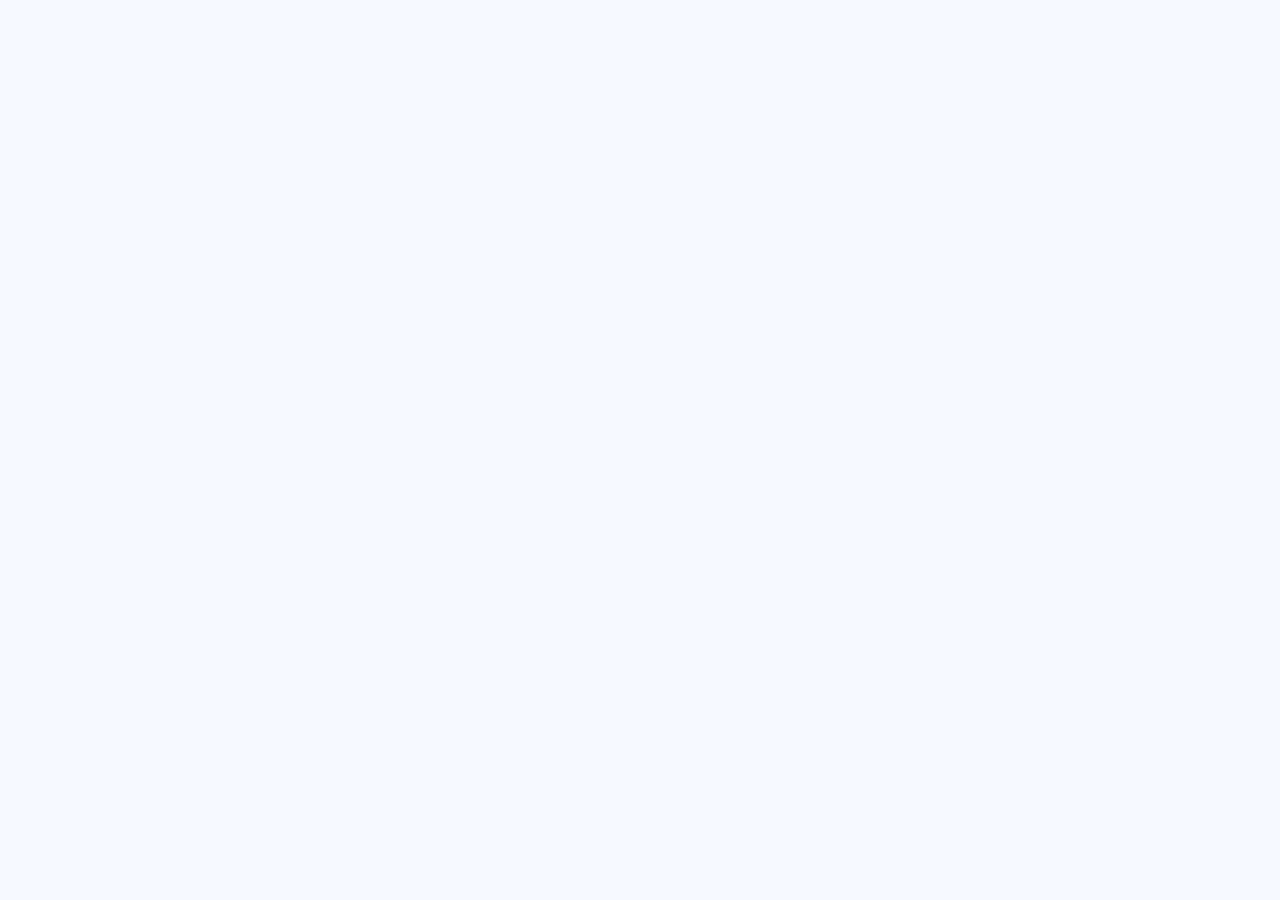
==== index.html @ af7f36ba "add fonts and basic styles ." ====
<!DOCTYPE html>
<html lang="en">
  <head>
    <meta charset="UTF-8" />
    <meta name="viewport" content="width=device-width, initial-scale=1.0" />
    <title>Github - user search app</title>
    <link rel="preconnect" href="https://fonts.googleapis.com" />
    <link rel="preconnect" href="https://fonts.gstatic.com" crossorigin />
    <link
      href="https://fonts.googleapis.com/css2?family=Space+Mono:wght@400;700&display=swap"
      rel="stylesheet"
    />
    <link rel="stylesheet" href="style.css" />
    <link
      rel="shortcut icon"
      href="Assets/favicon-32x32.png"
      type="image/x-icon"
    />
  </head>
  <body>
    <script src="App.js"></script>
  </body>
</html>
---- style.css ----
:root {
  /* Main colors*/
  --primary-color: #4b6a9b;
  --secondary-color: #2b3442;
  --accent-color: #0079ff;
  --body-bg: #f6f8ff;

  /* second main colors */
  --Greyish-blue: #697c9a;
  --Very-greyish-white: #fefefe;
}

html {
  font-size: 62.5%;
}

*,
*::before,
*::after {
  box-sizing: border-box;
  margin-top: 0;
  padding-top: 0;
}

body {
  font-family: "Space Mono", monospace;
  background-color: var(--body-bg);
  color: var(--primary-color);
  font-size: 1.5rem;
}

h1 {
  font-size: 2.6rem;
  color: var(--secondary-color);
}

h2 {
  font-size: 1.6rem;
  color: var(--secondary-color);
}

p {
  font-size: 1.3rem;
}
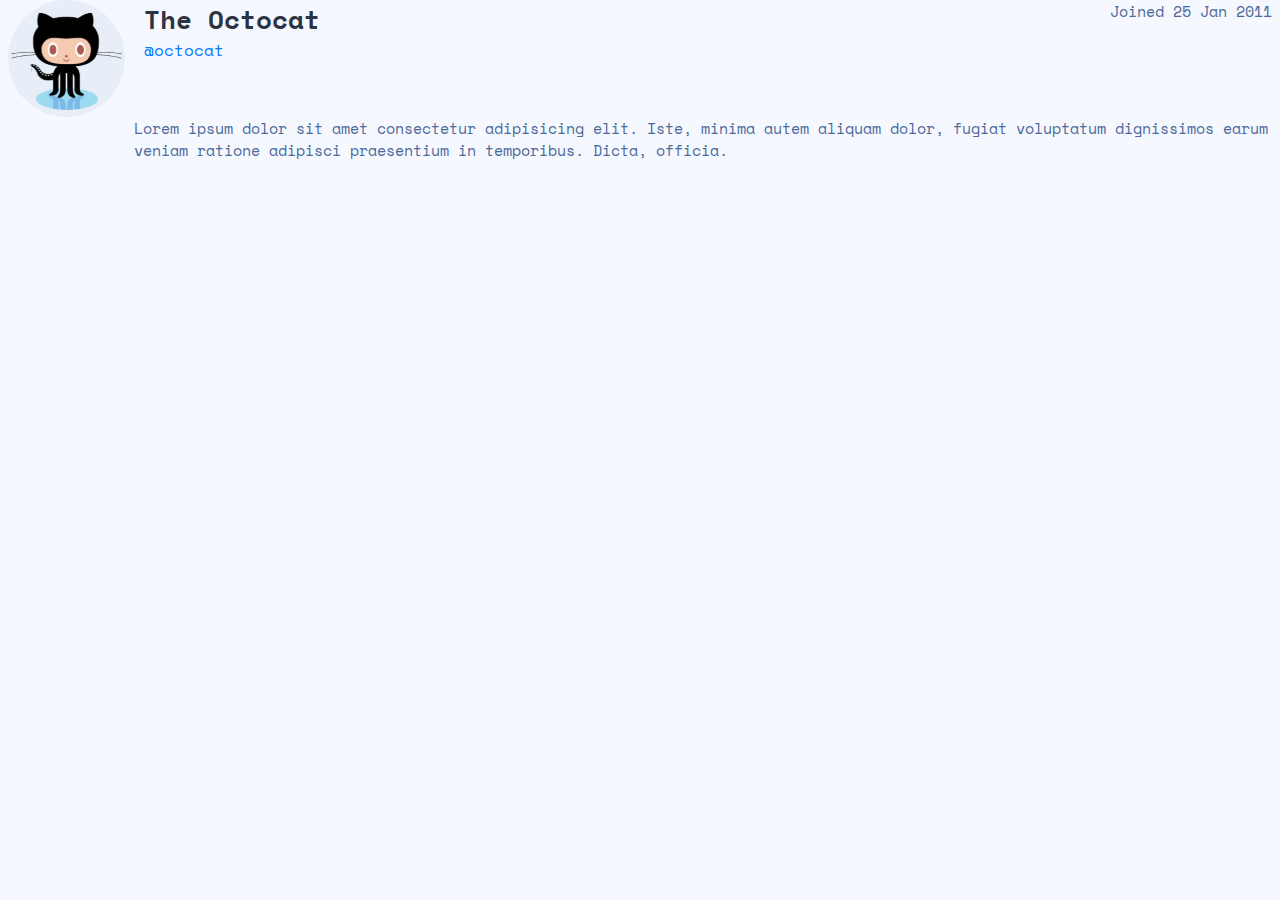
==== commit 9ce2a99c: "add profile icon, build header phase of the card" ====
--- a/index.html
+++ b/index.html
@@ -18,6 +18,21 @@
     />
   </head>
   <body>
+    <header class="header">
+      <img class="header__image" src="Assets/icon-profile.svg" alt="" />
+      <div class="header__content">
+        <div class="header__content-name">
+          <h2>The Octocat</h2>
+          <h3>@octocat</h3>
+        </div>
+        <p>Joined 25 Jan 2011</p>
+      </div>
+    </header>
+    <p class="header__bio">
+      Lorem ipsum dolor sit amet consectetur adipisicing elit. Iste, minima
+      autem aliquam dolor, fugiat voluptatum dignissimos earum veniam ratione
+      adipisci praesentium in temporibus. Dicta, officia.
+    </p>
     <script src="App.js"></script>
   </body>
 </html>
--- a/style.css
+++ b/style.css
@@ -8,6 +8,7 @@
   /* second main colors */
   --Greyish-blue: #697c9a;
   --Very-greyish-white: #fefefe;
+  --white: #fff;
 }
 
 html {
@@ -42,3 +43,183 @@
 p {
   font-size: 1.3rem;
 }
+
+@media screen and (min-width: 768px) {
+  h2 {
+    font-size: 2.6rem;
+  }
+
+  p {
+    font-size: 1.5rem;
+  }
+}
+
+/* Icons  */
+.icon-social {
+  display: flex;
+}
+
+.icon-social__name {
+  margin-left: 1.5rem;
+  text-decoration: none;
+  color: var(--primary-color);
+}
+
+.icon-social__name:hover {
+  text-decoration: underline;
+}
+
+/* Followers */
+
+.subscribers {
+  border-radius: 10px;
+  display: flex;
+  align-items: center;
+  justify-content: space-around;
+  text-align: center;
+  padding: 1.5rem;
+}
+
+.subscribers p {
+  margin-bottom: 0.8rem;
+}
+
+.subscribers__number {
+  font-size: 1.6rem;
+  font-weight: bold;
+  color: var(--secondary-color);
+}
+
+@media screen and (min-width: 768px) {
+  .subscribers__number {
+    font-size: 2.2rem;
+  }
+}
+
+/* Buttons */
+.btn {
+  border: none;
+  border-radius: 10px;
+  color: var(--white);
+  cursor: pointer;
+  font-size: 1.4rem;
+  font-weight: bold;
+  font-family: inherit;
+  margin-left: 1.3rem;
+  padding: 1.1rem 0;
+  outline: none;
+  width: 84px;
+  transition: all 0.3s;
+}
+
+.btn--primary {
+  background-color: var(--accent-color);
+}
+
+.btn--primary:hover,
+.btn--primary:focus {
+  background-color: #60abff;
+}
+
+@media screen and (min-2idth: 768px) {
+  .btn {
+    width: 106px;
+  }
+}
+
+/* Form */
+.form {
+  background-color: var(--white);
+  box-shadow: 0 4px 4px 2px rgba(0, 0, 0, 0.1);
+  border-radius: 15px;
+  cursor: pointer;
+  display: flex;
+  padding: 0.5rem;
+  margin-top: 4rem;
+}
+
+.form__input {
+  flex-grow: 1;
+  border: none;
+  outline: none;
+  color: var(--secondary-color);
+  font-size: 1.3rem;
+  font-family: inherit;
+  color: var(--primary-color);
+}
+
+.form__error-text {
+  /* margin-right: 1rem; */
+  color: #f74646;
+  align-self: center;
+  margin-bottom: 0;
+}
+
+.form__search {
+  align-self: center;
+  margin: 0 0.8rem 0 1rem;
+}
+
+::placeholder {
+  color: var(--primary-color);
+  font-size: 1.3rem;
+}
+
+@media screen and (min-with: 768px) {
+  .form__input {
+    font-size: 1.8rem;
+  }
+
+  ::placeholder {
+    font-size: 1.8rem;
+  }
+}
+
+/* Profile header */
+.header {
+  display: flex;
+}
+
+.header__content-name h2 {
+  margin-bottom: 0;
+}
+
+.header__content-name h3 {
+  font-size: 1.3rem;
+  font-weight: 400;
+  color: var(--accent-color);
+  margin-bottom: 0.6rem;
+}
+
+.header__content {
+  width: 100%;
+}
+
+.header__image {
+  width: 70px;
+  height: 70px;
+  margin-right: 1.9rem;
+}
+
+@media screen and (min-width: 768px) {
+  .header__image {
+    width: 117px;
+    height: 117px;
+  }
+
+  .header__content-name h3 {
+    font-size: 1.6rem;
+  }
+}
+
+@media screen and (min-width: 900px) {
+  .header__content {
+    display: flex;
+    justify-content: space-between;
+  }
+
+  .header__bio,
+  .subscribers {
+    margin-left: 126px;
+  }
+}
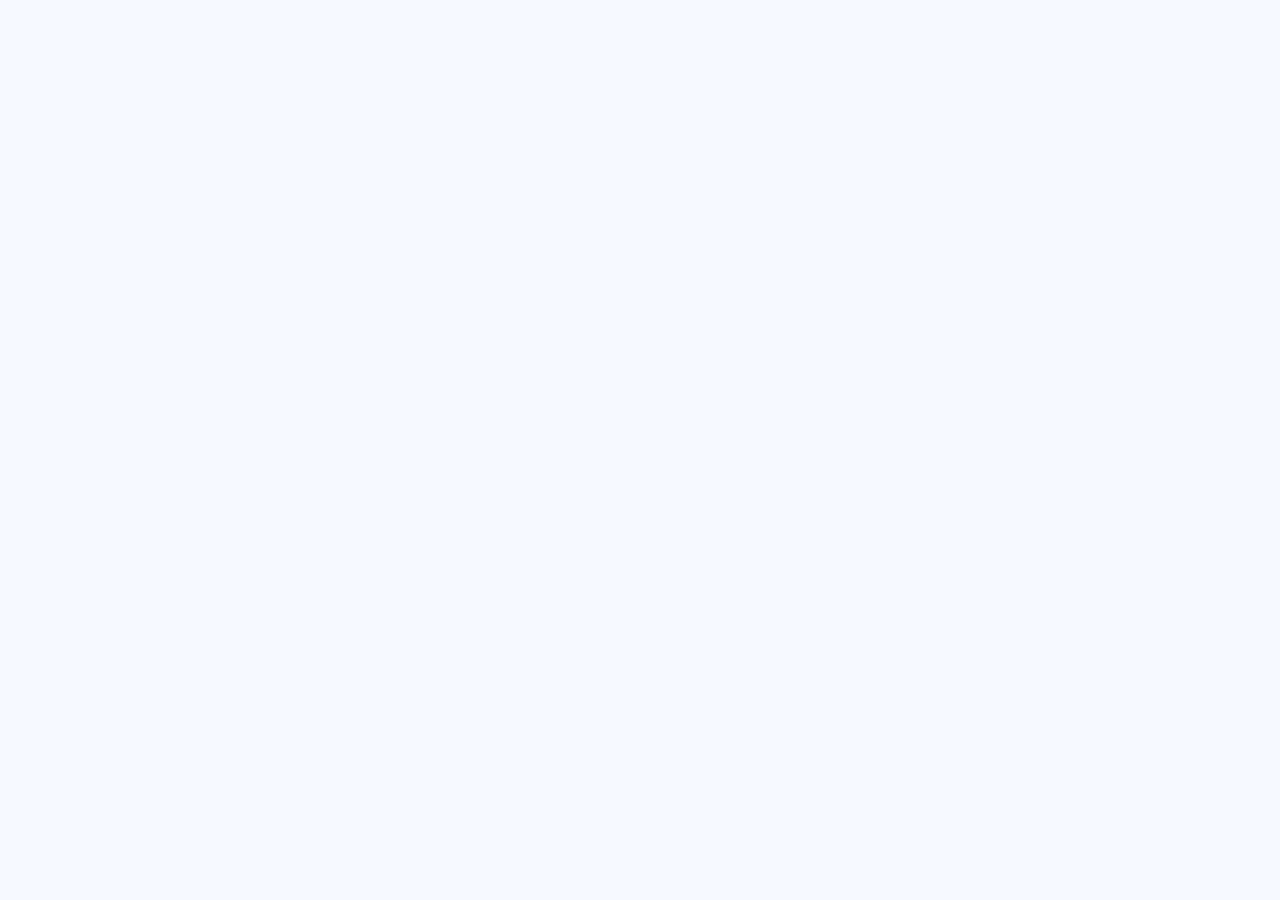
==== commit 62ce21b8: "buil Navbar" ====
--- a/index.html
+++ b/index.html
@@ -18,21 +18,6 @@
     />
   </head>
   <body>
-    <header class="header">
-      <img class="header__image" src="Assets/icon-profile.svg" alt="" />
-      <div class="header__content">
-        <div class="header__content-name">
-          <h2>The Octocat</h2>
-          <h3>@octocat</h3>
-        </div>
-        <p>Joined 25 Jan 2011</p>
-      </div>
-    </header>
-    <p class="header__bio">
-      Lorem ipsum dolor sit amet consectetur adipisicing elit. Iste, minima
-      autem aliquam dolor, fugiat voluptatum dignissimos earum veniam ratione
-      adipisci praesentium in temporibus. Dicta, officia.
-    </p>
     <script src="App.js"></script>
   </body>
 </html>
--- a/style.css
+++ b/style.css
@@ -54,9 +54,38 @@
   }
 }
 
+/* Nav */
+nav {
+  display: flex;
+  justify-content: space-between;
+  align-items: center;
+}
+
+.switch-mode {
+  display: flex;
+  cursor: pointer;
+}
+
+.switch-mode__name {
+  margin-right: 1rem;
+  text-transform: uppercase;
+  font-weight: bold;
+  font-size: 1.3rem;
+  letter-spacing: 2.5px;
+}
+
+.switch-mode:hover {
+  color: var(--secondary-color);
+}
+
+.switch-mode__icon:hover {
+  fill: var(--secondary-color);
+}
 /* Icons  */
+
 .icon-social {
   display: flex;
+  margin-bottom: 1.6rem;
 }
 
 .icon-social__name {
@@ -67,6 +96,17 @@
 
 .icon-social__name:hover {
   text-decoration: underline;
+}
+
+.location {
+  margin-left: 2rem;
+}
+
+@media screen and (min-width: 768px) {
+  .links {
+    display: flex;
+    justify-content: space-between;
+  }
 }
 
 /* Followers */
@@ -121,6 +161,26 @@
   background-color: #60abff;
 }
 
+.btn-switcher {
+  border: none;
+  background-color: transparent;
+  text-transform: uppercase;
+  font-size: 1.3rem;
+  font-weight: bold;
+  cursor: pointer;
+  color: var(--primary-color);
+}
+
+.btn-switcher:hover {
+  color: var(--secondary-color);
+}
+
+.switch-mode__icon {
+  margin-left: 5px;
+  vertical-align: bottom;
+}
+
+
 @media screen and (min-2idth: 768px) {
   .btn {
     width: 106px;
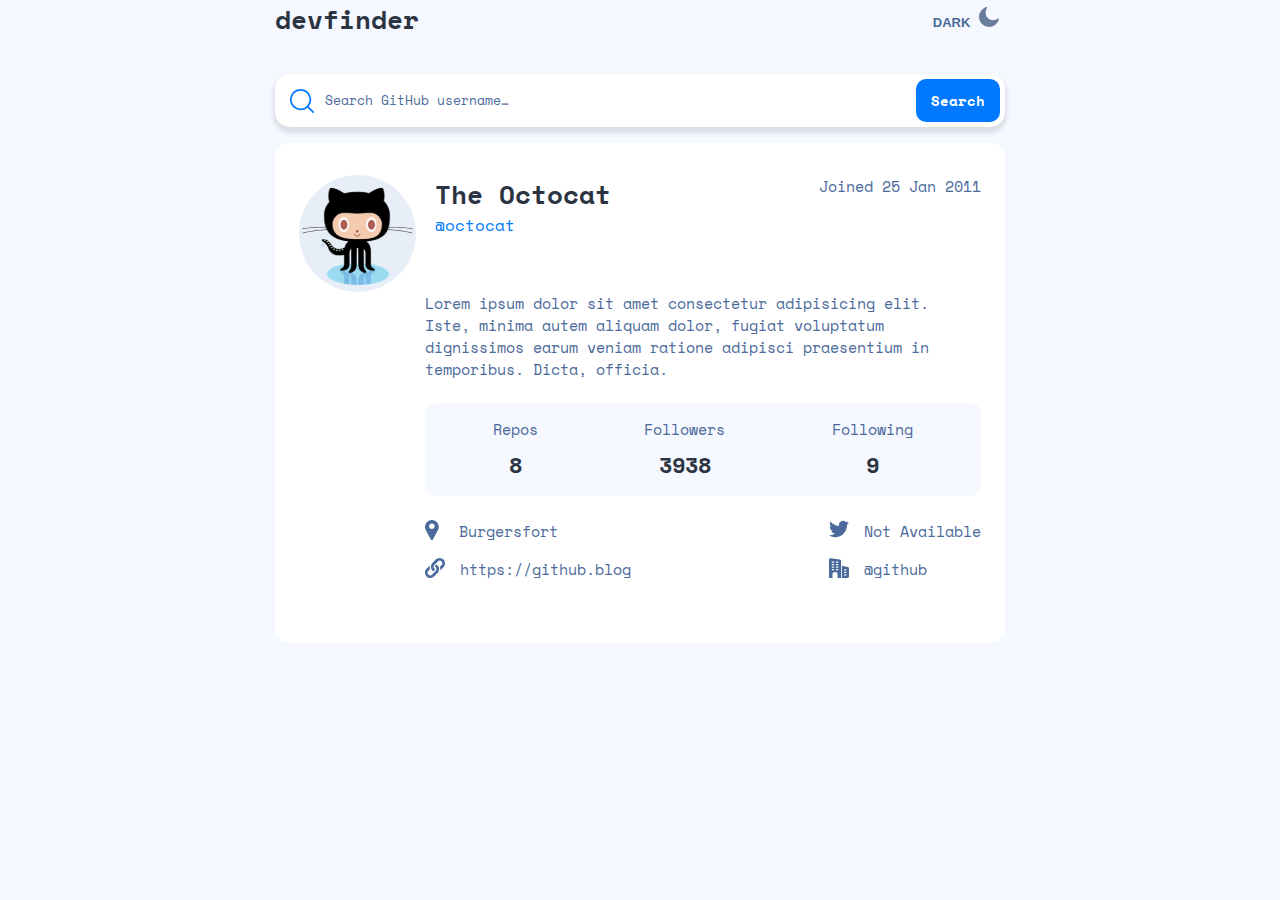
==== commit b7e7938f: "add all components together to finish the design" ====
--- a/index.html
+++ b/index.html
@@ -18,6 +18,122 @@
     />
   </head>
   <body>
+    <main>
+      <nav>
+        <h1>devfinder</h1>
+        <button class="btn-switcher">
+          dark
+          <span class="switch-mode__icon">
+            <svg width="20" height="20" xmlns="http://www.w3.org/2000/svg">
+              <path
+                d="M19.513 11.397a.701.701 0 00-.588.128 7.496 7.496 0 01-2.276 1.336 7.101 7.101 0 01-2.583.462 7.505 7.505 0 01-5.32-2.209 7.568 7.568 0 01-2.199-5.342c0-.873.154-1.72.41-2.49a6.904 6.904 0 011.227-2.21.657.657 0 00-.102-.924.701.701 0 00-.589-.128C5.32.61 3.427 1.92 2.072 3.666A10.158 10.158 0 000 9.83c0 2.8 1.125 5.342 2.967 7.19a10.025 10.025 0 007.16 2.98c2.353 0 4.527-.822 6.266-2.183a10.13 10.13 0 003.58-5.624.623.623 0 00-.46-.796z"
+                fill="#697C9A"
+                fill-rule="nonzero"
+              />
+            </svg>
+          </span>
+        </button>
+      </nav>
+      <form class="form">
+        <svg
+          class="form__search"
+          height="24"
+          width="25"
+          xmlns="http://www.w3.org/2000/svg"
+        >
+          <path
+            d="M10.609 0c5.85 0 10.608 4.746 10.608 10.58 0 2.609-.952 5-2.527 6.847l5.112 5.087a.87.87 0 01-1.227 1.233l-5.118-5.093a10.58 10.58 0 01-6.848 2.505C4.759 21.16 0 16.413 0 10.58 0 4.747 4.76 0 10.609 0zm0 1.74c-4.891 0-8.87 3.965-8.87 8.84 0 4.874 3.979 8.84 8.87 8.84a8.855 8.855 0 006.213-2.537l.04-.047a.881.881 0 01.058-.053 8.786 8.786 0 002.558-6.203c0-4.875-3.979-8.84-8.87-8.84z"
+            fill="#0079ff"
+          />
+        </svg>
+        <input
+          type="text"
+          class="form__input"
+          placeholder="Search GitHub username…"
+        />
+        <p class="form__error-text"></p>
+        <button type="submit" class="btn btn--primary">Search</button>
+      </form>
+      <article class="profile">
+        <header class="header">
+          <img class="header__image" src="Assets/icon-profile.svg" alt="" />
+          <div class="header__content">
+            <div class="header__content-name">
+              <h2>The Octocat</h2>
+              <h3>@octocat</h3>
+            </div>
+            <p>Joined 25 Jan 2011</p>
+          </div>
+        </header>
+        <p class="header__bio">
+          Lorem ipsum dolor sit amet consectetur adipisicing elit. Iste, minima
+          autem aliquam dolor, fugiat voluptatum dignissimos earum veniam
+          ratione adipisci praesentium in temporibus. Dicta, officia.
+        </p>
+        <div class="subscribers">
+          <div class="subscribers__container">
+            <p>Repos</p>
+            <span class="subscribers__number">8</span>
+          </div>
+          <div class="subscribers__container">
+            <p>Followers</p>
+            <span class="subscribers__number">3938</span>
+          </div>
+          <div class="subscribers__container">
+            <p>Following</p>
+            <span class="subscribers__number">9</span>
+          </div>
+        </div>
+        <div class="links">
+          <div class="links-first">
+            <div class="icon-social">
+              <svg height="20" width="14" xmlns="http://www.w3.org/2000/svg">
+                <path
+                  d="M12.797 3.425C11.584 1.33 9.427.05 7.03.002a7.483 7.483 0 00-.308 0C4.325.05 2.17 1.33.955 3.425a6.963 6.963 0 00-.09 6.88l4.959 9.077.007.012c.218.38.609.606 1.045.606.437 0 .828-.226 1.046-.606l.007-.012 4.96-9.077a6.963 6.963 0 00-.092-6.88zm-5.92 5.638c-1.552 0-2.813-1.262-2.813-2.813s1.261-2.812 2.812-2.812S9.69 4.699 9.69 6.25 8.427 9.063 6.876 9.063z"
+                  fill="#4b6a9b"
+                />
+              </svg>
+              <a href="" class="icon-social__name location">Burgersfort</a>
+            </div>
+            <div class="icon-social">
+              <svg height="20" width="20" xmlns="http://www.w3.org/2000/svg">
+                <g fill="#4b6a9b">
+                  <path
+                    d="M7.404 5.012c-2.355 2.437-1.841 6.482.857 8.273.089.06.207.048.283-.027.568-.555 1.049-1.093 1.47-1.776a.213.213 0 00-.084-.3A2.743 2.743 0 018.878 10.1a2.64 2.64 0 01-.223-1.803c.168-.815 1.043-1.573 1.711-2.274l-.004-.002 2.504-2.555a2.568 2.568 0 013.648-.019 2.6 2.6 0 01.037 3.666l-1.517 1.56a.266.266 0 00-.06.273c.35 1.012.435 2.44.201 3.519-.006.03.031.05.053.028l3.228-3.295c2.062-2.105 2.044-5.531-.04-7.615a5.416 5.416 0 00-7.691.04L7.417 4.998l-.013.014z"
+                  />
+                  <path
+                    d="M13.439 13.75a.401.401 0 00.006-.003c.659-1.204.788-2.586.48-3.933l-.002.002-.001-.001a5.434 5.434 0 00-2.19-3.124.3.3 0 00-.333.015c-.553.448-1.095 1.021-1.452 1.754a.243.243 0 00.096.317c.415.24.79.593 1.04 1.061h.001c.196.33.388.958.263 1.632-.116.894-1.019 1.714-1.736 2.453-.546.559-1.935 1.974-2.49 2.542a2.6 2.6 0 01-3.666.037 2.6 2.6 0 01-.038-3.666l1.521-1.564A.266.266 0 005 11.004c-.338-1.036-.43-2.432-.217-3.51.006-.03-.031-.049-.053-.027l-3.179 3.245c-2.083 2.126-2.066 5.588.04 7.693 2.125 2.083 5.57 2.048 7.653-.078.723-.81 3.821-3.678 4.195-4.577z"
+                  />
+                </g>
+              </svg>
+              <a href="" class="icon-social__name">https://github.blog</a>
+            </div>
+          </div>
+          <div class="links-second">
+            <div class="icon-social">
+              <svg height="18" width="20" xmlns="http://www.w3.org/2000/svg">
+                <path
+                  d="M20 2.799a8.549 8.549 0 01-2.363.647 4.077 4.077 0 001.804-2.266 8.194 8.194 0 01-2.6.993A4.099 4.099 0 009.75 4.977c0 .324.027.637.095.934-3.409-.166-6.425-1.8-8.452-4.288a4.128 4.128 0 00-.56 2.072c0 1.42.73 2.679 1.82 3.408A4.05 4.05 0 01.8 6.598v.045a4.119 4.119 0 003.285 4.028 4.092 4.092 0 01-1.075.135c-.263 0-.528-.015-.776-.07.531 1.624 2.038 2.818 3.831 2.857A8.239 8.239 0 01.981 15.34 7.68 7.68 0 010 15.285a11.543 11.543 0 006.29 1.84c7.545 0 11.67-6.25 11.67-11.667 0-.182-.006-.357-.015-.53A8.18 8.18 0 0020 2.798z"
+                  fill="#4b6a9b"
+                />
+              </svg>
+              <a href="" class="icon-social__name">Not Available</a>
+            </div>
+            <div class="icon-social">
+              <svg height="20" width="20" xmlns="http://www.w3.org/2000/svg">
+                <g fill="#4b6a9b">
+                  <path
+                    d="M10.858 1.558L1.7.167A1.477 1.477 0 00.517.492 1.49 1.49 0 000 1.608v17.559c0 .458.375.833.833.833h2.709v-4.375c0-.808.65-1.458 1.458-1.458h2.083c.809 0 1.459.65 1.459 1.458V20h3.541V3a1.46 1.46 0 00-1.225-1.442zM4.583 12.292h-1.25a.625.625 0 010-1.25h1.25a.625.625 0 010 1.25zm0-2.5h-1.25a.625.625 0 010-1.25h1.25a.625.625 0 010 1.25zm0-2.5h-1.25a.625.625 0 010-1.25h1.25a.625.625 0 010 1.25zm0-2.5h-1.25a.625.625 0 010-1.25h1.25a.625.625 0 010 1.25zm4.167 7.5H7.5a.625.625 0 010-1.25h1.25a.625.625 0 010 1.25zm0-2.5H7.5a.625.625 0 010-1.25h1.25a.625.625 0 010 1.25zm0-2.5H7.5a.625.625 0 010-1.25h1.25a.625.625 0 010 1.25zm0-2.5H7.5a.625.625 0 010-1.25h1.25a.625.625 0 010 1.25zM18.85 9.035l-5.933-1.242V20h5.625A1.46 1.46 0 0020 18.542V10.46c0-.688-.47-1.274-1.15-1.425zM16.875 17.5h-1.25a.625.625 0 010-1.25h1.25a.625.625 0 010 1.25zm0-2.5h-1.25a.625.625 0 010-1.25h1.25a.625.625 0 010 1.25zm0-2.5h-1.25a.625.625 0 010-1.25h1.25a.625.625 0 010 1.25z"
+                  />
+                </g>
+              </svg>
+              <a href="" class="icon-social__name">@github</a>
+            </div>
+          </div>
+        </div>
+      </article>
+    </main>
+
     <script src="App.js"></script>
   </body>
 </html>
--- a/style.css
+++ b/style.css
@@ -26,8 +26,17 @@
 body {
   font-family: "Space Mono", monospace;
   background-color: var(--body-bg);
+  display: flex;
+  align-items: center;
+  justify-content: center;
   color: var(--primary-color);
   font-size: 1.5rem;
+  padding-bottom: 10rem;
+}
+
+main {
+  max-width: 730px;
+  height: 611px;
 }
 
 h1 {
@@ -59,6 +68,10 @@
   display: flex;
   justify-content: space-between;
   align-items: center;
+}
+
+nav h1 {
+  margin-bottom: 0;
 }
 
 .switch-mode {
@@ -109,15 +122,23 @@
   }
 }
 
+@media screen and (min-width: 900px) {
+  .links {
+    margin-left: 126px;
+  }
+}
+
 /* Followers */
 
 .subscribers {
   border-radius: 10px;
+  background-color: var(--body-bg);
   display: flex;
   align-items: center;
   justify-content: space-around;
   text-align: center;
   padding: 1.5rem;
+  margin: 2.3rem 0 2.4rem;
 }
 
 .subscribers p {
@@ -180,7 +201,6 @@
   vertical-align: bottom;
 }
 
-
 @media screen and (min-2idth: 768px) {
   .btn {
     width: 106px;
@@ -195,7 +215,7 @@
   cursor: pointer;
   display: flex;
   padding: 0.5rem;
-  margin-top: 4rem;
+  margin-top: 3.6rem;
 }
 
 .form__input {
@@ -236,8 +256,16 @@
 }
 
 /* Profile header */
+.profile {
+  background-color: var(--white);
+  border-radius: 15px;
+  margin-top: 1.6rem;
+  padding: 3.2rem 2.4rem 4.7rem;
+}
+
 .header {
   display: flex;
+  margin-bottom: 3.3rem;
 }
 
 .header__content-name h2 {
@@ -262,6 +290,10 @@
 }
 
 @media screen and (min-width: 768px) {
+  .profile {
+    margin-top: 2.4;
+  }
+
   .header__image {
     width: 117px;
     height: 117px;
@@ -273,6 +305,9 @@
 }
 
 @media screen and (min-width: 900px) {
+  .header {
+    margin-bottom: 0;
+  }
   .header__content {
     display: flex;
     justify-content: space-between;
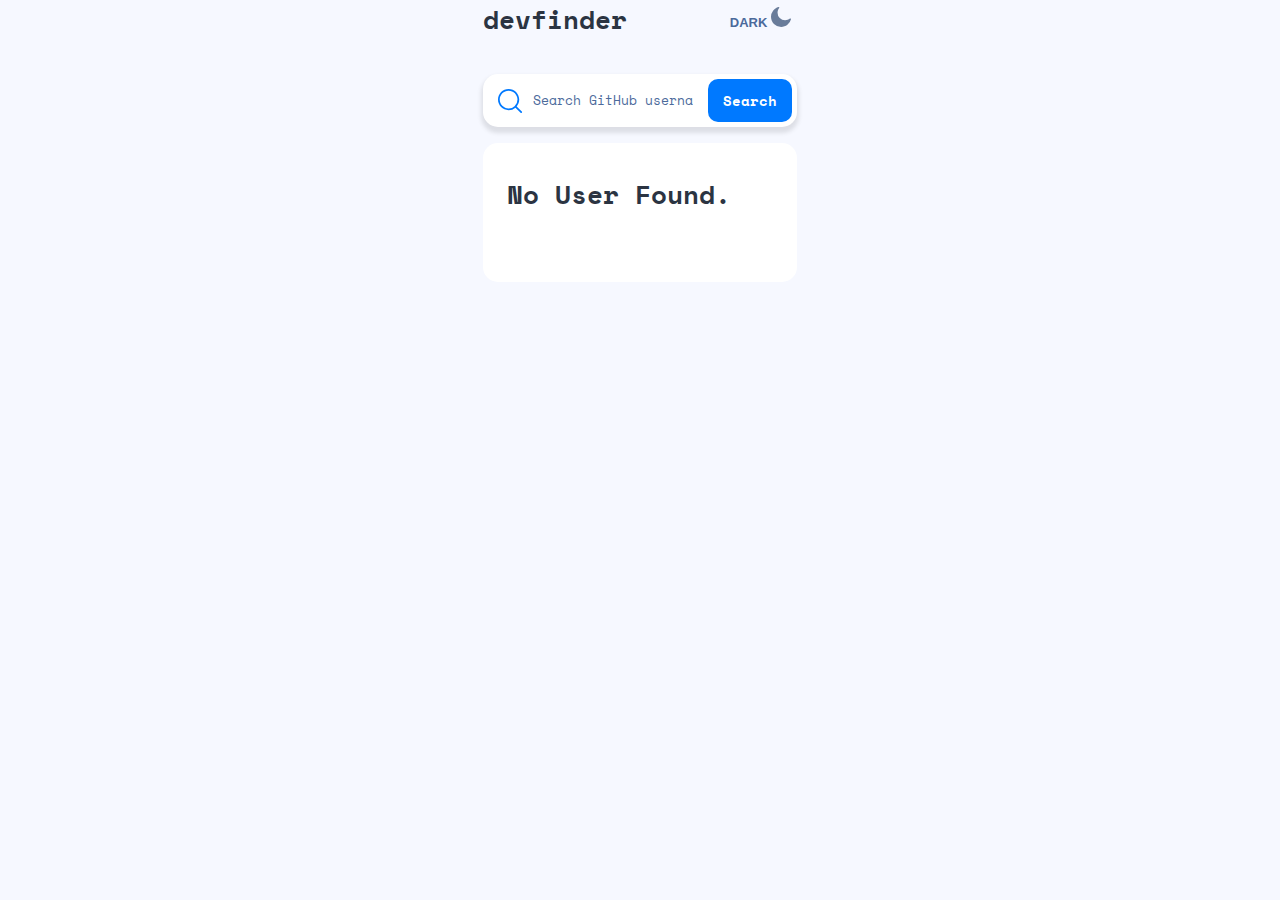
==== commit 76825ea6: "fetch github api , display it and add form func" ====
--- a/index.html
+++ b/index.html
@@ -23,29 +23,12 @@
         <h1>devfinder</h1>
         <button class="btn-switcher">
           dark
-          <span class="switch-mode__icon">
-            <svg width="20" height="20" xmlns="http://www.w3.org/2000/svg">
-              <path
-                d="M19.513 11.397a.701.701 0 00-.588.128 7.496 7.496 0 01-2.276 1.336 7.101 7.101 0 01-2.583.462 7.505 7.505 0 01-5.32-2.209 7.568 7.568 0 01-2.199-5.342c0-.873.154-1.72.41-2.49a6.904 6.904 0 011.227-2.21.657.657 0 00-.102-.924.701.701 0 00-.589-.128C5.32.61 3.427 1.92 2.072 3.666A10.158 10.158 0 000 9.83c0 2.8 1.125 5.342 2.967 7.19a10.025 10.025 0 007.16 2.98c2.353 0 4.527-.822 6.266-2.183a10.13 10.13 0 003.58-5.624.623.623 0 00-.46-.796z"
-                fill="#697C9A"
-                fill-rule="nonzero"
-              />
-            </svg>
+          <span><img src="Assets/icon-moon.svg" alt=""></span>
           </span>
         </button>
       </nav>
       <form class="form">
-        <svg
-          class="form__search"
-          height="24"
-          width="25"
-          xmlns="http://www.w3.org/2000/svg"
-        >
-          <path
-            d="M10.609 0c5.85 0 10.608 4.746 10.608 10.58 0 2.609-.952 5-2.527 6.847l5.112 5.087a.87.87 0 01-1.227 1.233l-5.118-5.093a10.58 10.58 0 01-6.848 2.505C4.759 21.16 0 16.413 0 10.58 0 4.747 4.76 0 10.609 0zm0 1.74c-4.891 0-8.87 3.965-8.87 8.84 0 4.874 3.979 8.84 8.87 8.84a8.855 8.855 0 006.213-2.537l.04-.047a.881.881 0 01.058-.053 8.786 8.786 0 002.558-6.203c0-4.875-3.979-8.84-8.87-8.84z"
-            fill="#0079ff"
-          />
-        </svg>
+          <img class="form__search" src="Assets/icon-search.svg" alt="">
         <input
           type="text"
           class="form__input"
@@ -55,7 +38,7 @@
         <button type="submit" class="btn btn--primary">Search</button>
       </form>
       <article class="profile">
-        <header class="header">
+        <!-- <header class="header">
           <img class="header__image" src="Assets/icon-profile.svg" alt="" />
           <div class="header__content">
             <div class="header__content-name">
@@ -87,53 +70,28 @@
         <div class="links">
           <div class="links-first">
             <div class="icon-social">
-              <svg height="20" width="14" xmlns="http://www.w3.org/2000/svg">
-                <path
-                  d="M12.797 3.425C11.584 1.33 9.427.05 7.03.002a7.483 7.483 0 00-.308 0C4.325.05 2.17 1.33.955 3.425a6.963 6.963 0 00-.09 6.88l4.959 9.077.007.012c.218.38.609.606 1.045.606.437 0 .828-.226 1.046-.606l.007-.012 4.96-9.077a6.963 6.963 0 00-.092-6.88zm-5.92 5.638c-1.552 0-2.813-1.262-2.813-2.813s1.261-2.812 2.812-2.812S9.69 4.699 9.69 6.25 8.427 9.063 6.876 9.063z"
-                  fill="#4b6a9b"
-                />
-              </svg>
+              <img src="Assets/icon-location.svg" alt="" />
               <a href="" class="icon-social__name location">Burgersfort</a>
             </div>
             <div class="icon-social">
-              <svg height="20" width="20" xmlns="http://www.w3.org/2000/svg">
-                <g fill="#4b6a9b">
-                  <path
-                    d="M7.404 5.012c-2.355 2.437-1.841 6.482.857 8.273.089.06.207.048.283-.027.568-.555 1.049-1.093 1.47-1.776a.213.213 0 00-.084-.3A2.743 2.743 0 018.878 10.1a2.64 2.64 0 01-.223-1.803c.168-.815 1.043-1.573 1.711-2.274l-.004-.002 2.504-2.555a2.568 2.568 0 013.648-.019 2.6 2.6 0 01.037 3.666l-1.517 1.56a.266.266 0 00-.06.273c.35 1.012.435 2.44.201 3.519-.006.03.031.05.053.028l3.228-3.295c2.062-2.105 2.044-5.531-.04-7.615a5.416 5.416 0 00-7.691.04L7.417 4.998l-.013.014z"
-                  />
-                  <path
-                    d="M13.439 13.75a.401.401 0 00.006-.003c.659-1.204.788-2.586.48-3.933l-.002.002-.001-.001a5.434 5.434 0 00-2.19-3.124.3.3 0 00-.333.015c-.553.448-1.095 1.021-1.452 1.754a.243.243 0 00.096.317c.415.24.79.593 1.04 1.061h.001c.196.33.388.958.263 1.632-.116.894-1.019 1.714-1.736 2.453-.546.559-1.935 1.974-2.49 2.542a2.6 2.6 0 01-3.666.037 2.6 2.6 0 01-.038-3.666l1.521-1.564A.266.266 0 005 11.004c-.338-1.036-.43-2.432-.217-3.51.006-.03-.031-.049-.053-.027l-3.179 3.245c-2.083 2.126-2.066 5.588.04 7.693 2.125 2.083 5.57 2.048 7.653-.078.723-.81 3.821-3.678 4.195-4.577z"
-                  />
-                </g>
-              </svg>
+              <img src="Assets/icon-website.svg" alt="" />
               <a href="" class="icon-social__name">https://github.blog</a>
             </div>
           </div>
           <div class="links-second">
             <div class="icon-social">
-              <svg height="18" width="20" xmlns="http://www.w3.org/2000/svg">
-                <path
-                  d="M20 2.799a8.549 8.549 0 01-2.363.647 4.077 4.077 0 001.804-2.266 8.194 8.194 0 01-2.6.993A4.099 4.099 0 009.75 4.977c0 .324.027.637.095.934-3.409-.166-6.425-1.8-8.452-4.288a4.128 4.128 0 00-.56 2.072c0 1.42.73 2.679 1.82 3.408A4.05 4.05 0 01.8 6.598v.045a4.119 4.119 0 003.285 4.028 4.092 4.092 0 01-1.075.135c-.263 0-.528-.015-.776-.07.531 1.624 2.038 2.818 3.831 2.857A8.239 8.239 0 01.981 15.34 7.68 7.68 0 010 15.285a11.543 11.543 0 006.29 1.84c7.545 0 11.67-6.25 11.67-11.667 0-.182-.006-.357-.015-.53A8.18 8.18 0 0020 2.798z"
-                  fill="#4b6a9b"
-                />
-              </svg>
+              <img src="Assets/icon-twitter.svg" alt="" />
               <a href="" class="icon-social__name">Not Available</a>
             </div>
             <div class="icon-social">
-              <svg height="20" width="20" xmlns="http://www.w3.org/2000/svg">
-                <g fill="#4b6a9b">
-                  <path
-                    d="M10.858 1.558L1.7.167A1.477 1.477 0 00.517.492 1.49 1.49 0 000 1.608v17.559c0 .458.375.833.833.833h2.709v-4.375c0-.808.65-1.458 1.458-1.458h2.083c.809 0 1.459.65 1.459 1.458V20h3.541V3a1.46 1.46 0 00-1.225-1.442zM4.583 12.292h-1.25a.625.625 0 010-1.25h1.25a.625.625 0 010 1.25zm0-2.5h-1.25a.625.625 0 010-1.25h1.25a.625.625 0 010 1.25zm0-2.5h-1.25a.625.625 0 010-1.25h1.25a.625.625 0 010 1.25zm0-2.5h-1.25a.625.625 0 010-1.25h1.25a.625.625 0 010 1.25zm4.167 7.5H7.5a.625.625 0 010-1.25h1.25a.625.625 0 010 1.25zm0-2.5H7.5a.625.625 0 010-1.25h1.25a.625.625 0 010 1.25zm0-2.5H7.5a.625.625 0 010-1.25h1.25a.625.625 0 010 1.25zm0-2.5H7.5a.625.625 0 010-1.25h1.25a.625.625 0 010 1.25zM18.85 9.035l-5.933-1.242V20h5.625A1.46 1.46 0 0020 18.542V10.46c0-.688-.47-1.274-1.15-1.425zM16.875 17.5h-1.25a.625.625 0 010-1.25h1.25a.625.625 0 010 1.25zm0-2.5h-1.25a.625.625 0 010-1.25h1.25a.625.625 0 010 1.25zm0-2.5h-1.25a.625.625 0 010-1.25h1.25a.625.625 0 010 1.25z"
-                  />
-                </g>
-              </svg>
+              <img src="Assets/icon-company.svg" alt="" />
               <a href="" class="icon-social__name">@github</a>
             </div>
           </div>
-        </div>
+        </div> -->
       </article>
     </main>
 
-    <script src="App.js"></script>
+    <script type="module" src="App.js"></script>
   </body>
 </html>
--- a/style.css
+++ b/style.css
@@ -119,6 +119,10 @@
   .links {
     display: flex;
     justify-content: space-between;
+  }
+
+  .links-first {
+    margin-right: 1rem;
   }
 }
 
@@ -286,6 +290,7 @@
 .header__image {
   width: 70px;
   height: 70px;
+  border-radius: 100%;
   margin-right: 1.9rem;
 }
 
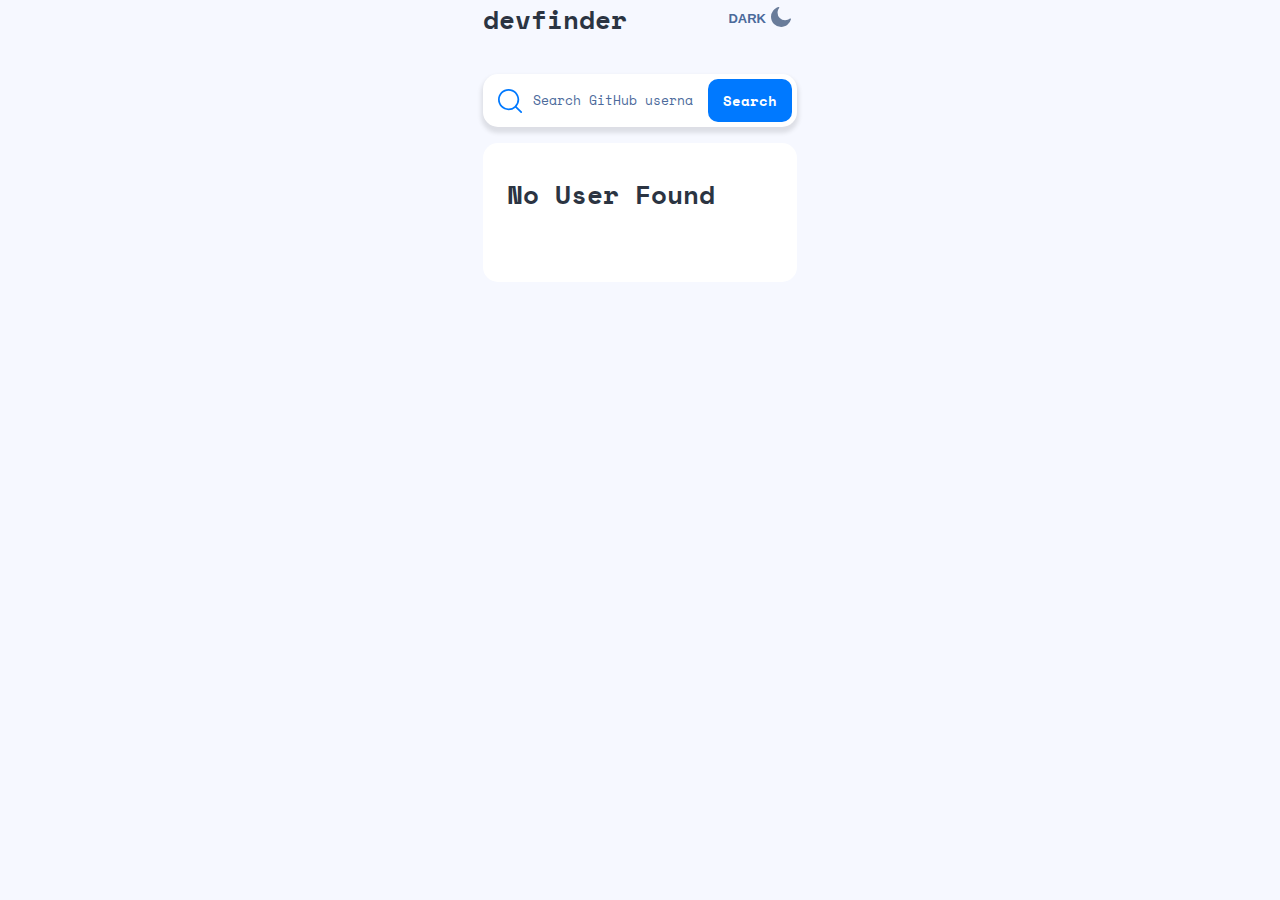
==== commit 12b2316c: "refactoring the code" ====
--- a/index.html
+++ b/index.html
@@ -23,7 +23,7 @@
         <h1>devfinder</h1>
         <button class="btn-switcher">
           dark
-          <span><img src="Assets/icon-moon.svg" alt=""></span>
+          <span><img class="switch-mode__icon" src="Assets/icon-moon.svg" alt=""></span>
           </span>
         </button>
       </nav>
--- a/style.css
+++ b/style.css
@@ -74,26 +74,19 @@
   margin-bottom: 0;
 }
 
-.switch-mode {
-  display: flex;
-  cursor: pointer;
-}
-
-.switch-mode__name {
-  margin-right: 1rem;
-  text-transform: uppercase;
-  font-weight: bold;
-  font-size: 1.3rem;
-  letter-spacing: 2.5px;
-}
-
-.switch-mode:hover {
-  color: var(--secondary-color);
-}
-
-.switch-mode__icon:hover {
-  fill: var(--secondary-color);
-}
+.btn-switcher {
+  display: flex;
+  align-items: center;
+}
+
+.btn-switcher:hover {
+  color: var(--secondary-color);
+}
+
+.switch-mode__icon {
+  margin-left: 5px;
+}
+
 /* Icons  */
 
 .icon-social {
@@ -196,15 +189,6 @@
   color: var(--primary-color);
 }
 
-.btn-switcher:hover {
-  color: var(--secondary-color);
-}
-
-.switch-mode__icon {
-  margin-left: 5px;
-  vertical-align: bottom;
-}
-
 @media screen and (min-2idth: 768px) {
   .btn {
     width: 106px;
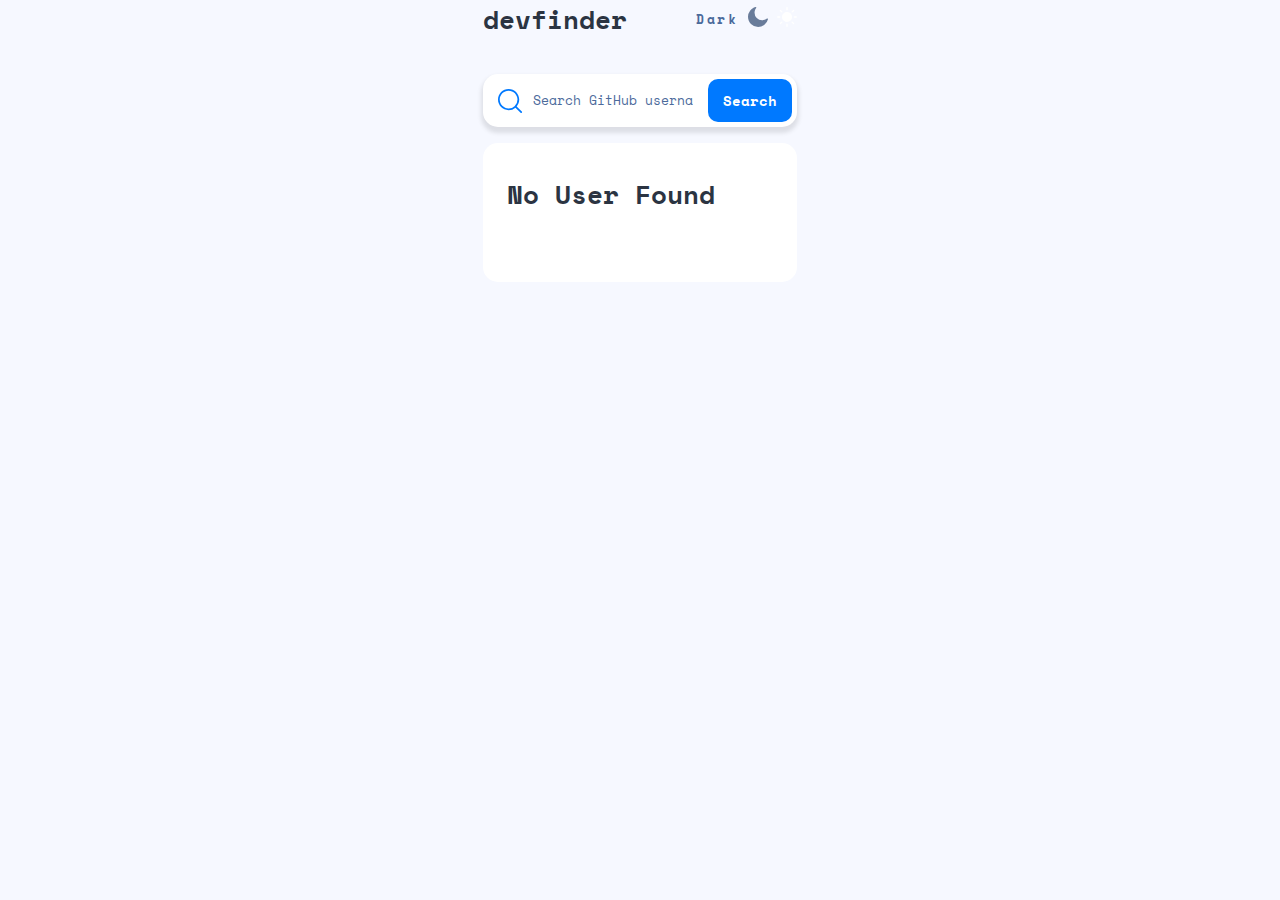
==== commit 1df90e9c: "build toggle them func, and refactor the code" ====
--- a/index.html
+++ b/index.html
@@ -21,14 +21,38 @@
     <main>
       <nav>
         <h1>devfinder</h1>
-        <button class="btn-switcher">
-          dark
-          <span><img class="switch-mode__icon" src="Assets/icon-moon.svg" alt=""></span>
-          </span>
-        </button>
+        <div class="switch-mode">
+          <p class="switch-text">Dark</p>
+          <div class="switch-icon">
+            <svg
+              class="moon"
+              width="20"
+              height="20"
+              xmlns="http://www.w3.org/2000/svg"
+            >
+              <path
+                d="M19.513 11.397a.701.701 0 00-.588.128 7.496 7.496 0 01-2.276 1.336 7.101 7.101 0 01-2.583.462 7.505 7.505 0 01-5.32-2.209 7.568 7.568 0 01-2.199-5.342c0-.873.154-1.72.41-2.49a6.904 6.904 0 011.227-2.21.657.657 0 00-.102-.924.701.701 0 00-.589-.128C5.32.61 3.427 1.92 2.072 3.666A10.158 10.158 0 000 9.83c0 2.8 1.125 5.342 2.967 7.19a10.025 10.025 0 007.16 2.98c2.353 0 4.527-.822 6.266-2.183a10.13 10.13 0 003.58-5.624.623.623 0 00-.46-.796z"
+                fill="#697C9A"
+                fill-rule="nonzero"
+              />
+            </svg>
+            <svg
+              class="sun"
+              width="20"
+              height="20"
+              xmlns="http://www.w3.org/2000/svg"
+            >
+              <g fill="#FFF" fill-rule="nonzero">
+                <path
+                  d="M13.545 6.455c-.9-.9-2.17-1.481-3.545-1.481a4.934 4.934 0 00-3.545 1.481c-.9.9-1.481 2.17-1.481 3.545 0 1.376.582 2.646 1.481 3.545.9.9 2.17 1.481 3.545 1.481a4.934 4.934 0 003.545-1.481c.9-.9 1.481-2.17 1.481-3.545a4.934 4.934 0 00-1.481-3.545zM10 3.413a.7.7 0 00.688-.688V.688A.7.7 0 0010 0a.7.7 0 00-.688.688v2.037a.7.7 0 00.688.688zM15.635 5.344l1.455-1.455a.67.67 0 000-.952.67.67 0 00-.952 0l-1.455 1.455a.67.67 0 000 .952c.238.264.66.264.952 0zM19.312 9.312h-2.037a.7.7 0 00-.688.688.7.7 0 00.688.688h2.037A.7.7 0 0020 10a.7.7 0 00-.688-.688zM15.608 14.656a.67.67 0 00-.952 0 .67.67 0 000 .952l1.455 1.455a.67.67 0 00.952 0 .67.67 0 000-.952l-1.455-1.455zM10 16.587a.7.7 0 00-.688.688v2.037A.7.7 0 0010 20a.7.7 0 00.688-.688v-2.037a.7.7 0 00-.688-.688zM4.365 14.656L2.91 16.111a.67.67 0 000 .952.67.67 0 00.952 0l1.455-1.455a.67.67 0 000-.952c-.238-.264-.66-.264-.952 0zM3.413 10a.7.7 0 00-.688-.688H.688A.7.7 0 000 10a.7.7 0 00.688.688h2.037A.7.7 0 003.413 10zM4.365 5.344a.67.67 0 00.952 0 .67.67 0 000-.952L3.862 2.937a.67.67 0 00-.952 0 .67.67 0 000 .952l1.455 1.455z"
+                />
+              </g>
+            </svg>
+          </div>
+        </div>
       </nav>
       <form class="form">
-          <img class="form__search" src="Assets/icon-search.svg" alt="">
+        <img class="form__search" src="Assets/icon-search.svg" alt="" />
         <input
           type="text"
           class="form__input"
@@ -37,59 +61,7 @@
         <p class="form__error-text"></p>
         <button type="submit" class="btn btn--primary">Search</button>
       </form>
-      <article class="profile">
-        <!-- <header class="header">
-          <img class="header__image" src="Assets/icon-profile.svg" alt="" />
-          <div class="header__content">
-            <div class="header__content-name">
-              <h2>The Octocat</h2>
-              <h3>@octocat</h3>
-            </div>
-            <p>Joined 25 Jan 2011</p>
-          </div>
-        </header>
-        <p class="header__bio">
-          Lorem ipsum dolor sit amet consectetur adipisicing elit. Iste, minima
-          autem aliquam dolor, fugiat voluptatum dignissimos earum veniam
-          ratione adipisci praesentium in temporibus. Dicta, officia.
-        </p>
-        <div class="subscribers">
-          <div class="subscribers__container">
-            <p>Repos</p>
-            <span class="subscribers__number">8</span>
-          </div>
-          <div class="subscribers__container">
-            <p>Followers</p>
-            <span class="subscribers__number">3938</span>
-          </div>
-          <div class="subscribers__container">
-            <p>Following</p>
-            <span class="subscribers__number">9</span>
-          </div>
-        </div>
-        <div class="links">
-          <div class="links-first">
-            <div class="icon-social">
-              <img src="Assets/icon-location.svg" alt="" />
-              <a href="" class="icon-social__name location">Burgersfort</a>
-            </div>
-            <div class="icon-social">
-              <img src="Assets/icon-website.svg" alt="" />
-              <a href="" class="icon-social__name">https://github.blog</a>
-            </div>
-          </div>
-          <div class="links-second">
-            <div class="icon-social">
-              <img src="Assets/icon-twitter.svg" alt="" />
-              <a href="" class="icon-social__name">Not Available</a>
-            </div>
-            <div class="icon-social">
-              <img src="Assets/icon-company.svg" alt="" />
-              <a href="" class="icon-social__name">@github</a>
-            </div>
-          </div>
-        </div> -->
-      </article>
+      <article class="profile"></article>
     </main>
 
     <script type="module" src="App.js"></script>
--- a/style.css
+++ b/style.css
@@ -11,6 +11,15 @@
   --white: #fff;
 }
 
+/* dark theme */
+.dark-theme {
+  --accent-color: #0079ff;
+  --primary-color: #fff;
+  --secondary-color: #fff;
+  --body-bg: #141d2f;
+  --white: #1e2a47;
+}
+
 html {
   font-size: 62.5%;
 }
@@ -32,6 +41,11 @@
   color: var(--primary-color);
   font-size: 1.5rem;
   padding-bottom: 10rem;
+  transition: all 0.3s;
+}
+
+body.dark-theme .header__bio {
+  opacity: 0.75;
 }
 
 main {
@@ -74,24 +88,28 @@
   margin-bottom: 0;
 }
 
-.btn-switcher {
+.switch-mode {
   display: flex;
   align-items: center;
-}
-
-.btn-switcher:hover {
-  color: var(--secondary-color);
-}
-
-.switch-mode__icon {
-  margin-left: 5px;
-}
-
+  cursor: pointer;
+}
+
+.switch-text {
+  margin: 0;
+  font-weight: bold;
+  font-size: 1.3rem;
+  letter-spacing: 2.5px;
+  margin-right: 1rem;
+}
 /* Icons  */
 
 .icon-social {
   display: flex;
   margin-bottom: 1.6rem;
+}
+
+.social-icons {
+  fill: var(--primary-color);
 }
 
 .icon-social__name {
@@ -158,7 +176,7 @@
 .btn {
   border: none;
   border-radius: 10px;
-  color: var(--white);
+  color: #fff;
   cursor: pointer;
   font-size: 1.4rem;
   font-weight: bold;
@@ -213,6 +231,7 @@
   color: var(--secondary-color);
   font-size: 1.3rem;
   font-family: inherit;
+  background-color: var(--white);
   color: var(--primary-color);
 }
 
@@ -257,6 +276,7 @@
 }
 
 .header__content-name h2 {
+  margin-right: 2rem;
   margin-bottom: 0;
 }
 
@@ -265,6 +285,10 @@
   font-weight: 400;
   color: var(--accent-color);
   margin-bottom: 0.6rem;
+}
+
+.header__content p {
+  margin-bottom: 0;
 }
 
 .header__content {
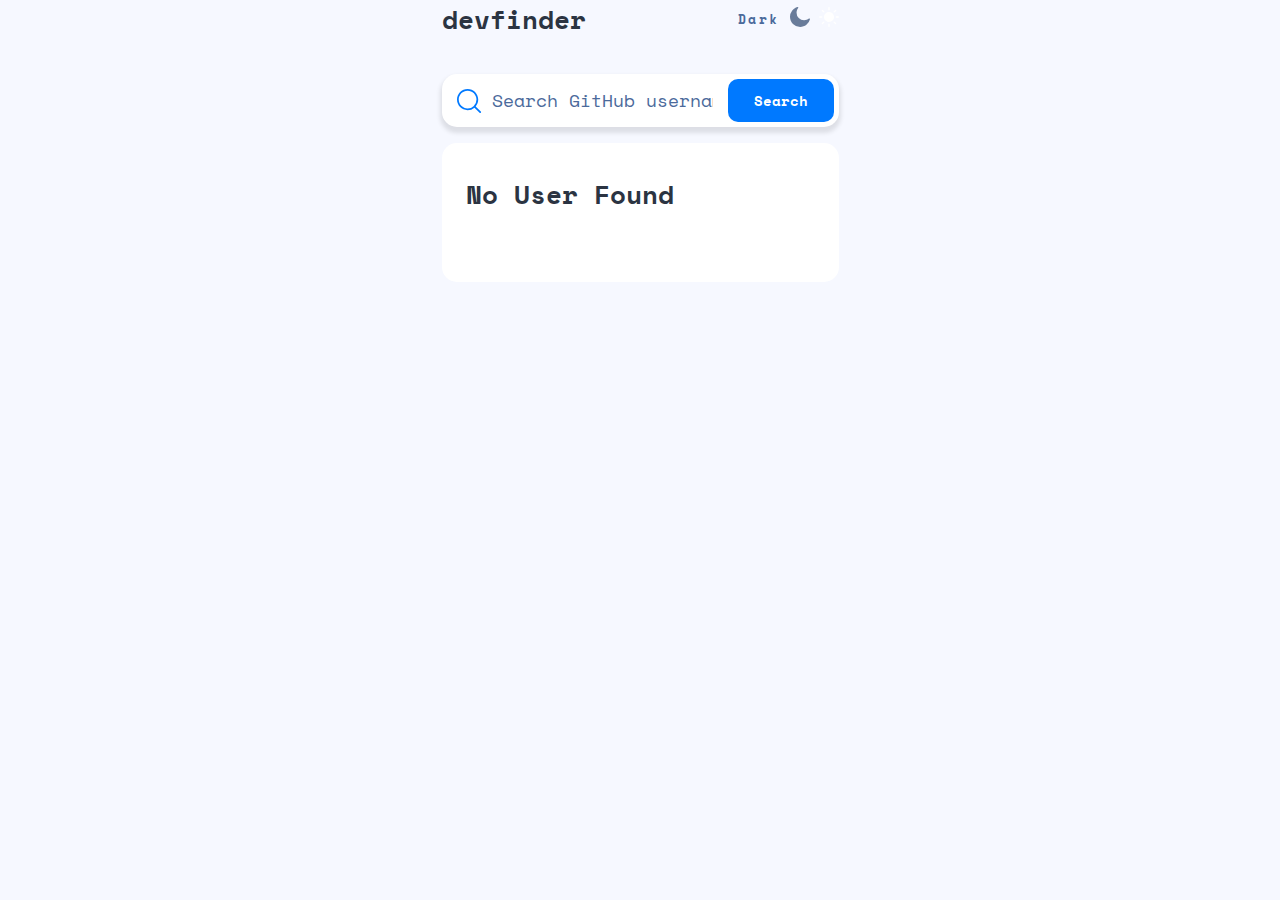
==== commit ffe7cb4c: "refactoring the code." ====
--- a/index.html
+++ b/index.html
@@ -61,7 +61,9 @@
         <p class="form__error-text"></p>
         <button type="submit" class="btn btn--primary">Search</button>
       </form>
-      <article class="profile"></article>
+      <article class="profile">
+        <!-- Logic in Javascript (displayData.js) -->
+      </article>
     </main>
 
     <script type="module" src="App.js"></script>
--- a/style.css
+++ b/style.css
@@ -207,7 +207,7 @@
   color: var(--primary-color);
 }
 
-@media screen and (min-2idth: 768px) {
+@media screen and (min-width: 768px) {
   .btn {
     width: 106px;
   }
@@ -236,7 +236,6 @@
 }
 
 .form__error-text {
-  /* margin-right: 1rem; */
   color: #f74646;
   align-self: center;
   margin-bottom: 0;
@@ -252,7 +251,7 @@
   font-size: 1.3rem;
 }
 
-@media screen and (min-with: 768px) {
+@media screen and (min-width: 768px) {
   .form__input {
     font-size: 1.8rem;
   }
